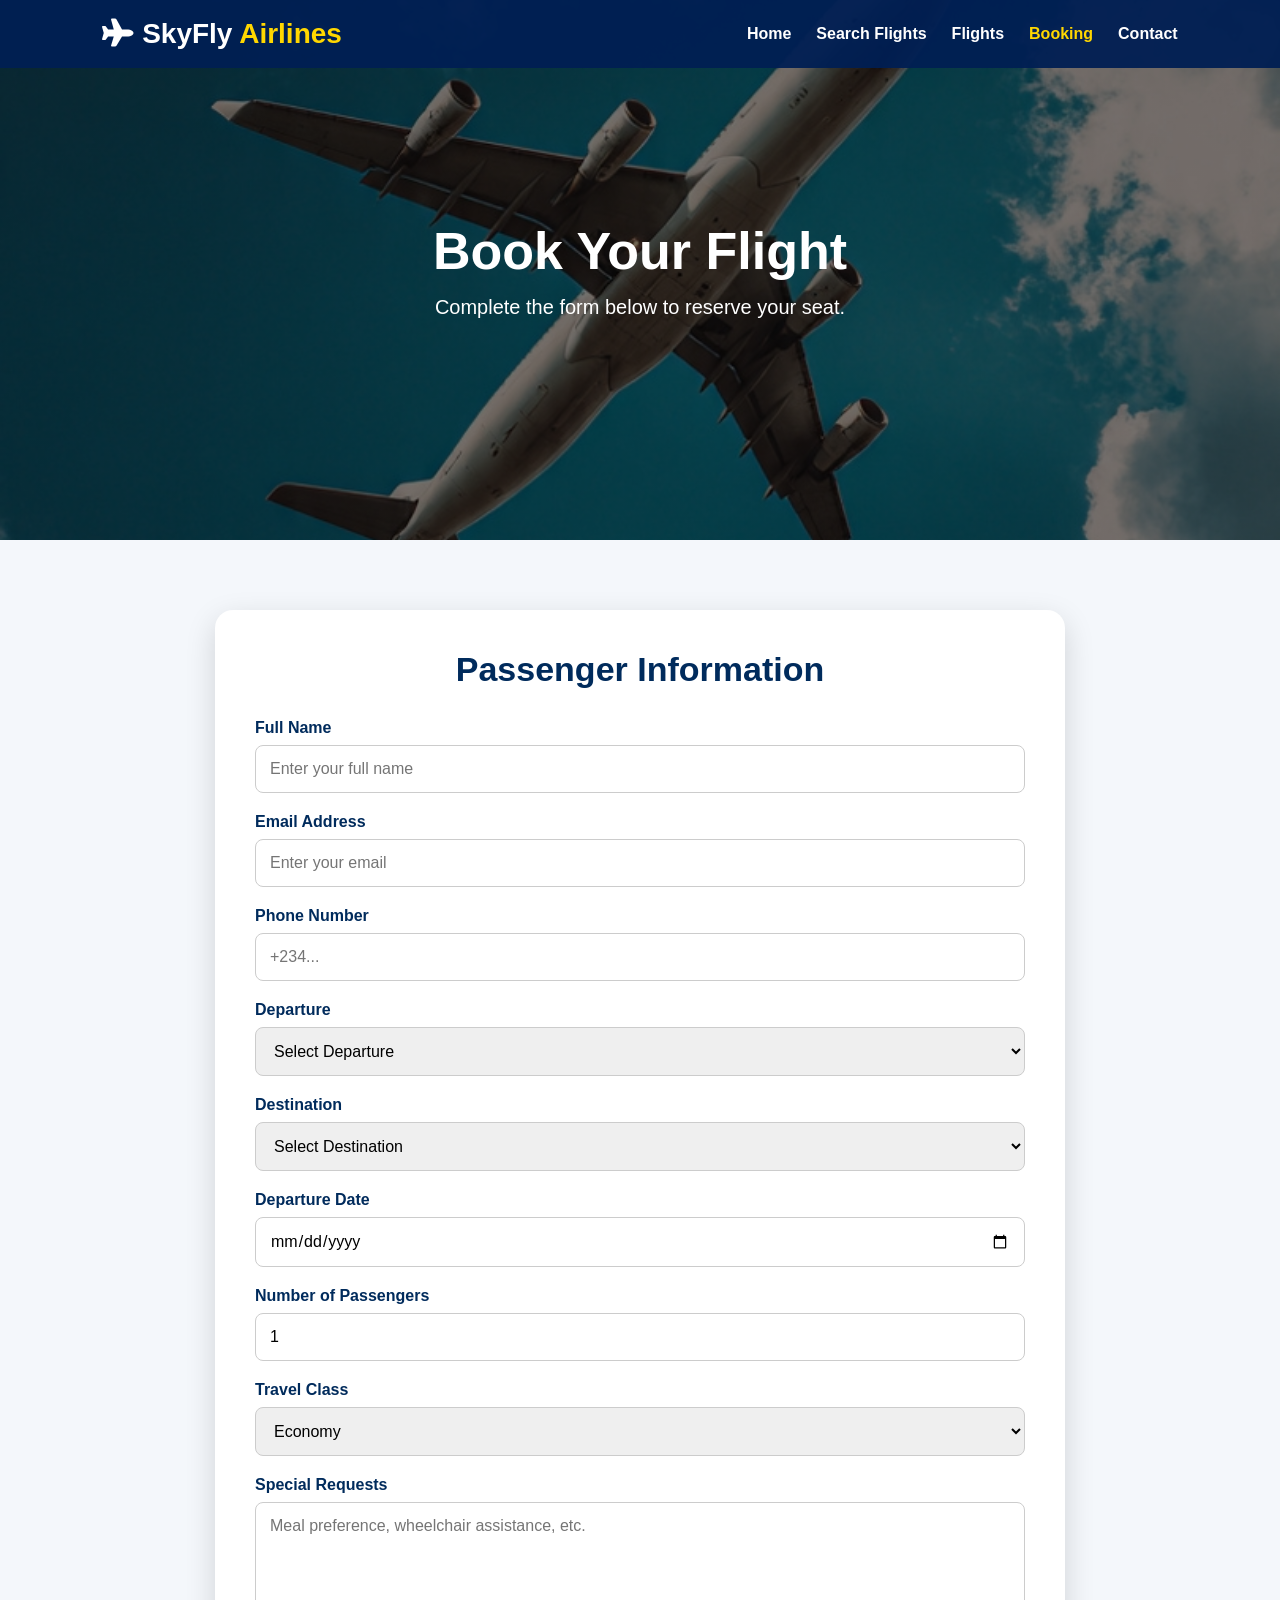
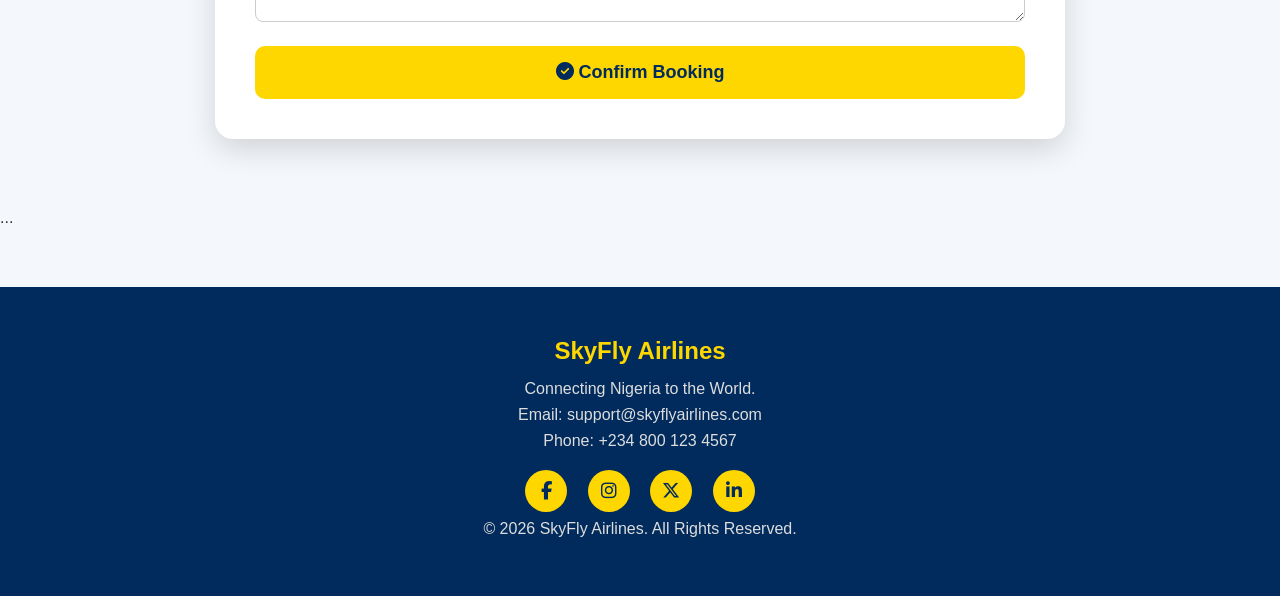
==== booking.html @ e83933f2 "flight booking first version" ====
<!DOCTYPE html>
<html lang="en">

<head>

<meta charset="UTF-8">
<meta name="viewport" content="width=device-width, initial-scale=1.0">

<title>Book Flight | SkyFly Airlines</title>

<link rel="stylesheet" href="booking.css">

<link rel="stylesheet"
href="https://cdnjs.cloudflare.com/ajax/libs/font-awesome/6.5.2/css/all.min.css">

</head>

<body>

<header>

<div class="logo">
<i class="fas fa-plane"></i>
SkyFly <span>Airlines</span>
</div>

<nav>

<ul>

<li><a href="index.html">Home</a></li>
<li><a href="search.html">Search Flights</a></li>
<li><a href="flights.html">Flights</a></li>
<li><a href="booking.html" class="active">Booking</a></li>
<li><a href="contact.html">Contact</a></li>

</ul>

</nav>

</header>

<section class="hero">

<div class="overlay">

<h1>Book Your Flight</h1>

<p>Complete the form below to reserve your seat.</p>

</div>

</section>

<section class="booking">

<h2>Passenger Information</h2>

<form>

<div class="input-group">

<label>Full Name</label>

<input type="text" placeholder="Enter your full name" required>

</div>

<div class="input-group">

<label>Email Address</label>

<input type="email" placeholder="Enter your email" required>

</div>

<div class="input-group">

<label>Phone Number</label>

<input type="tel" placeholder="+234..." required>

</div>
<div class="input-group">

<label>Departure</label>

<select required>
    <option value="">Select Departure</option>
    <option>Abuja</option>
    <option>Lagos</option>
    <option>Kano</option>
</select>

</div>

<div class="input-group">

<label>Destination</label>

<select required>
    <option value="">Select Destination</option>
    <option>London</option>
    <option>Dubai</option>
    <option>Lagos</option>
</select>

</div>

<div class="input-group">

<label>Departure Date</label>

<input type="date" required>

</div>

<div class="input-group">

<label>Number of Passengers</label>

<input type="number" min="1" max="10" value="1" required>

</div>

<div class="input-group">

<label>Travel Class</label>

<select required>
    <option>Economy</option>
    <option>Premium Economy</option>
    <option>Business</option>
    <option>First Class</option>
</select>

</div>

<div class="input-group">

<label>Special Requests</label>

<textarea rows="5" placeholder="Meal preference, wheelchair assistance, etc."></textarea>

</div>

<button type="submit" class="book-btn">
<i class="fas fa-check-circle"></i>
Confirm Booking
</button>

</form>

</section>
...
</form>

</section>

<footer>

<h2>SkyFly Airlines</h2>

<p>Connecting Nigeria to the World.</p>

<p>Email: support@skyflyairlines.com</p>

<p>Phone: +234 800 123 4567</p>

<div class="social-icons">
<a href="#"><i class="fab fa-facebook-f"></i></a>
<a href="#"><i class="fab fa-instagram"></i></a>
<a href="#"><i class="fab fa-x-twitter"></i></a>
<a href="#"><i class="fab fa-linkedin-in"></i></a>
</div>

<p>&copy; 2026 SkyFly Airlines. All Rights Reserved.</p>

</footer>

</body>
</html>
---- booking.css ----
/* ===========================
   RESET
=========================== */

*{
    margin:0;
    padding:0;
    box-sizing:border-box;
    font-family:Arial, Helvetica, sans-serif;
}

body{
    background:#f4f7fb;
    color:#333;
}

/* ===========================
   HEADER
=========================== */

header{
    position:fixed;
    top:0;
    left:0;
    width:100%;
    display:flex;
    justify-content:space-between;
    align-items:center;
    padding:18px 8%;
    background:rgba(0,31,84,.95);
    z-index:1000;
}

.logo{
    font-size:28px;
    font-weight:bold;
    color:#fff;
}

.logo span{
    color:#FFD700;
}

nav ul{
    display:flex;
    list-style:none;
}

nav ul li{
    margin-left:25px;
}

nav ul li a{
    color:#fff;
    text-decoration:none;
    font-weight:bold;
    transition:.3s;
}

nav ul li a:hover,
nav ul li a.active{
    color:#FFD700;
}

/* ===========================
   HERO
=========================== */

.hero{
    height:60vh;
    background:
    linear-gradient(rgba(0,0,0,.55),rgba(0,0,0,.55)),
    url("images/plane.jpg.jpg");
    background-size:cover;
    background-position:center;
    background-repeat:no-repeat;

    display:flex;
    justify-content:center;
    align-items:center;
    text-align:center;
    color:#fff;
}

.overlay h1{
    font-size:52px;
    margin-bottom:15px;
}

.overlay p{
    font-size:20px;
}

/* ===========================
   BOOKING FORM
=========================== */

.booking{
    max-width:850px;
    margin:70px auto;
    background:#fff;
    padding:40px;
    border-radius:18px;
    box-shadow:0 10px 30px rgba(0,0,0,.15);
}

.booking h2{
    text-align:center;
    color:#002b5c;
    margin-bottom:30px;
    font-size:34px;
}

.input-group{
    margin-bottom:20px;
}

.input-group label{
    display:block;
    margin-bottom:8px;
    font-weight:bold;
    color:#002b5c;
}

.input-group input,
.input-group select,
.input-group textarea{
    width:100%;
    padding:14px;
    border:1px solid #ccc;
    border-radius:8px;
    font-size:16px;
    outline:none;
}

.input-group input:focus,
.input-group select:focus,
.input-group textarea:focus{
    border-color:#FFD700;
}
/* ===========================
   BUTTON
=========================== */

.book-btn{
    width:100%;
    background:#FFD700;
    color:#002b5c;
    border:none;
    padding:16px;
    font-size:18px;
    font-weight:bold;
    border-radius:10px;
    cursor:pointer;
    transition:.3s;
}

.book-btn:hover{
    background:#002b5c;
    color:#fff;
    transform:translateY(-3px);
}

/* ===========================
   FLIGHT SUMMARY
=========================== */

.summary{
    margin-top:40px;
    background:#eef5fb;
    border-left:5px solid #FFD700;
    padding:20px;
    border-radius:10px;
}

.summary h3{
    color:#002b5c;
    margin-bottom:15px;
}

.summary p{
    margin:8px 0;
    color:#555;
}

/* ===========================
   SECURITY NOTICE
=========================== */

.notice{
    margin-top:25px;
    padding:15px;
    background:#fff8dc;
    border-left:5px solid #FFD700;
    border-radius:8px;
    color:#444;
}

/* ===========================
   FOOTER
=========================== */

footer{
    background:#002b5c;
    color:#fff;
    text-align:center;
    padding:50px 20px;
    margin-top:60px;
}

footer h2{
    color:#FFD700;
    margin-bottom:15px;
}

footer p{
    margin:8px 0;
    color:#ddd;
}

.social-icons{
    margin-top:20px;
}

.social-icons a{
    display:inline-block;
    width:42px;
    height:42px;
    line-height:42px;
    border-radius:50%;
    background:#FFD700;
    color:#002b5c;
    margin:0 8px;
    font-size:18px;
    transition:.3s;
}

.social-icons a:hover{
    background:#fff;
}

/* ===========================
   RESPONSIVE
=========================== */

@media(max-width:768px){

header{
    flex-direction:column;
    padding:15px;
}

nav ul{
    flex-direction:column;
    text-align:center;
    margin-top:15px;
}

nav ul li{
    margin:10px 0;
}

.hero{
    height:45vh;
}

.overlay h1{
    font-size:38px;
}

.overlay p{
    font-size:16px;
}

.booking{
    width:92%;
    padding:25px;
}

}
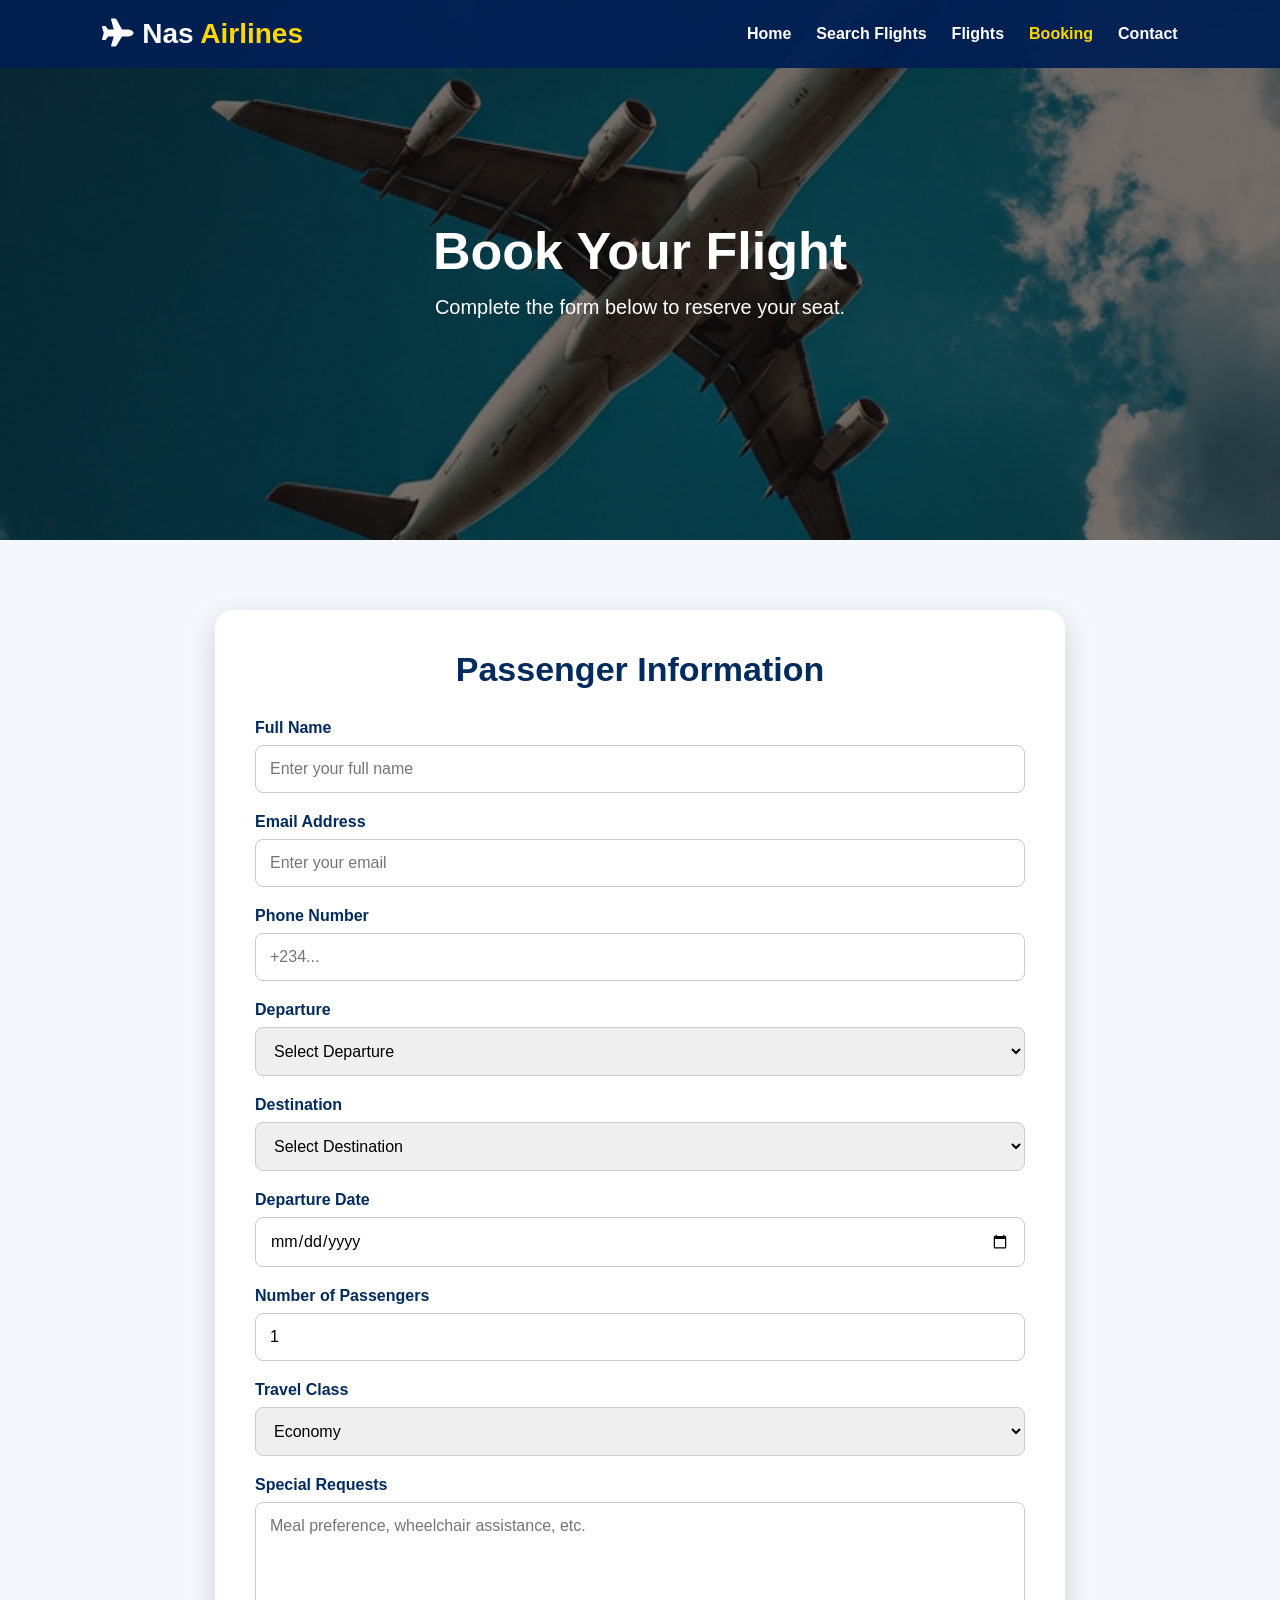
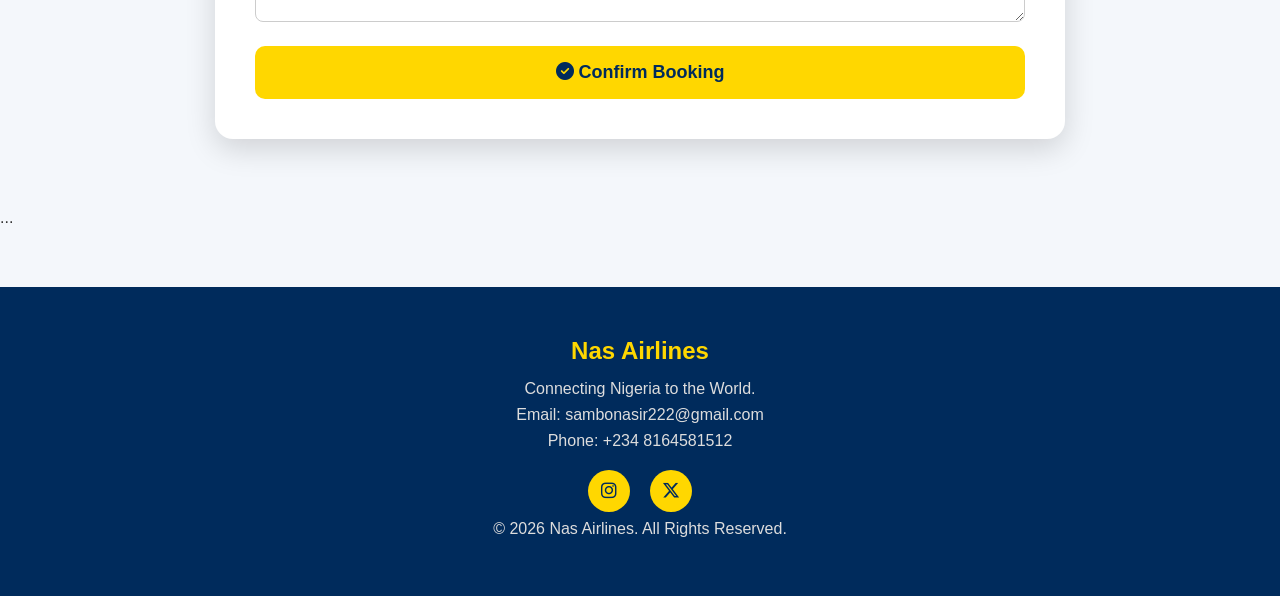
==== commit 2deb74b2: "change flight name from Skyfly to Nas Airlines" ====
--- a/booking.html
+++ b/booking.html
@@ -6,7 +6,7 @@
 <meta charset="UTF-8">
 <meta name="viewport" content="width=device-width, initial-scale=1.0">
 
-<title>Book Flight | SkyFly Airlines</title>
+<title>Book Flight | Nas Airlines</title>
 
 <link rel="stylesheet" href="booking.css">
 
@@ -21,7 +21,7 @@
 
 <div class="logo">
 <i class="fas fa-plane"></i>
-SkyFly <span>Airlines</span>
+Nas <span>Airlines</span>
 </div>
 
 <nav>
@@ -159,22 +159,21 @@
 
 <footer>
 
-<h2>SkyFly Airlines</h2>
+<h2>Nas Airlines</h2>
 
 <p>Connecting Nigeria to the World.</p>
 
-<p>Email: support@skyflyairlines.com</p>
+<p>Email: sambonasir222@gmail.com</p>
 
-<p>Phone: +234 800 123 4567</p>
+<p>Phone: +234 8164581512</p>
 
 <div class="social-icons">
-<a href="#"><i class="fab fa-facebook-f"></i></a>
 <a href="#"><i class="fab fa-instagram"></i></a>
 <a href="#"><i class="fab fa-x-twitter"></i></a>
-<a href="#"><i class="fab fa-linkedin-in"></i></a>
+
 </div>
 
-<p>&copy; 2026 SkyFly Airlines. All Rights Reserved.</p>
+<p>&copy; 2026 Nas Airlines. All Rights Reserved.</p>
 
 </footer>
 
